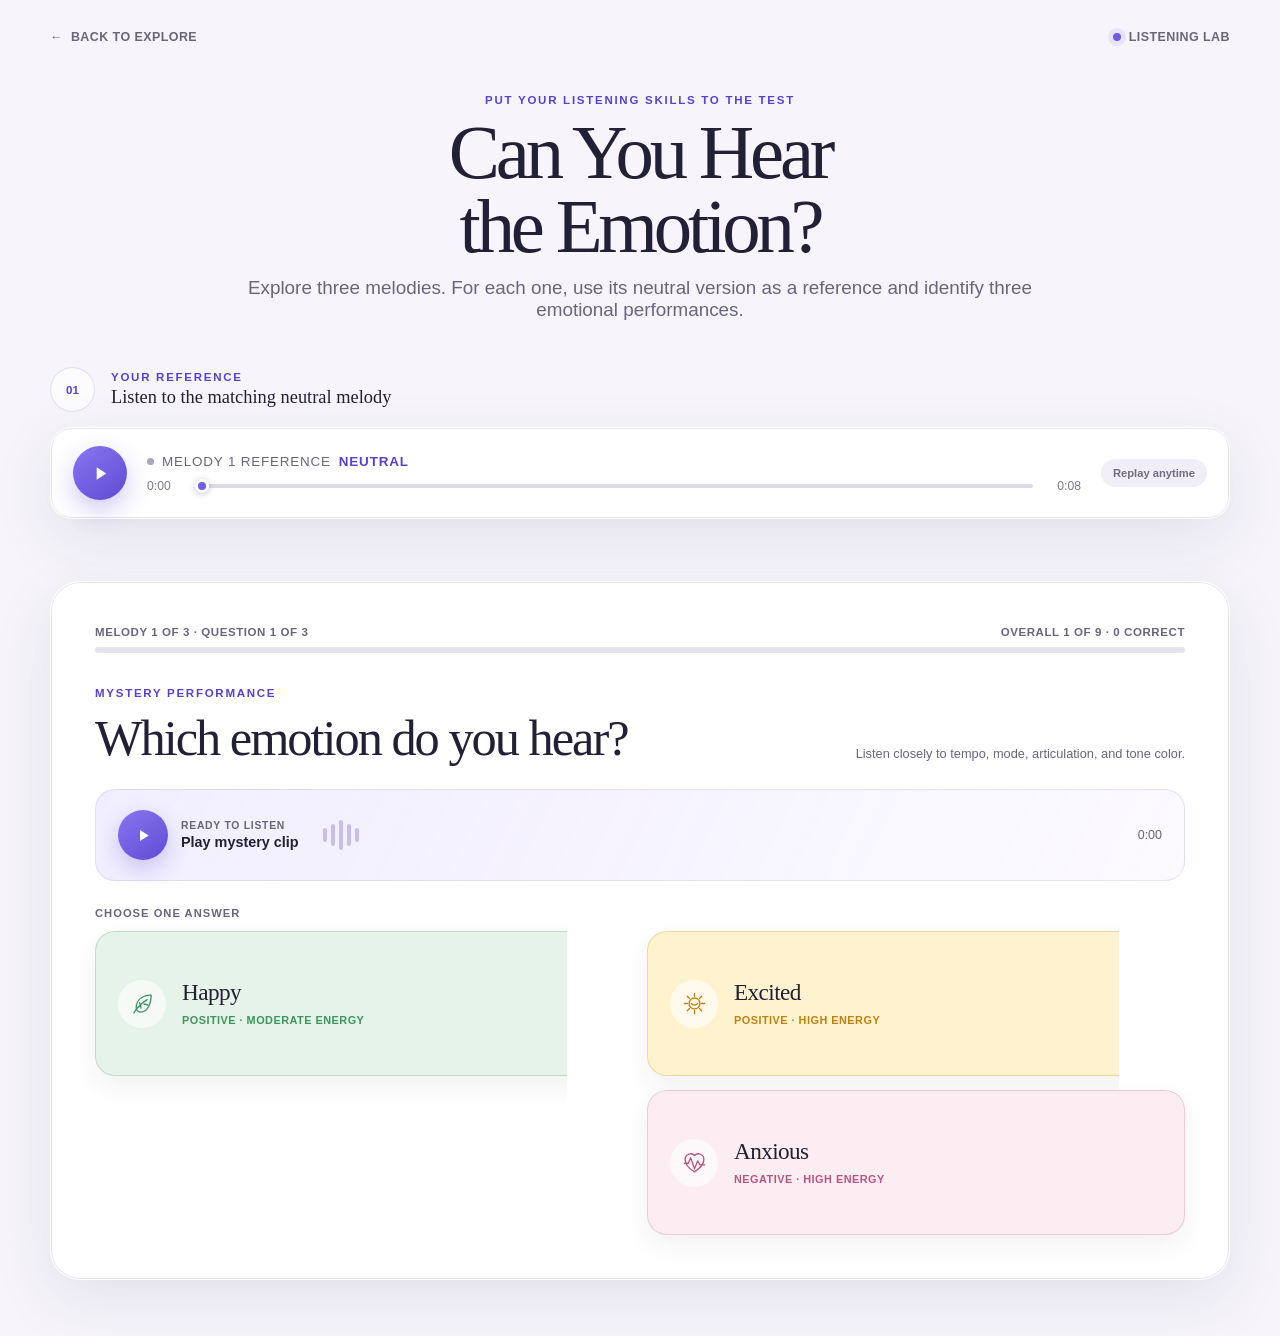
==== quiz.html @ dd3102aa "Upload src code for emotion-web" ====
<!doctype html>
<html lang="en">
  <head>
    <meta charset="UTF-8" />
    <meta name="viewport" content="width=device-width, initial-scale=1.0" />
    <meta name="robots" content="noindex, nofollow" />
    <title>Listening Quiz · How Does Emotion Change Music?</title>
    <link rel="stylesheet" href="./styles.css" />
    <link rel="stylesheet" href="./quiz.css" />
  </head>
  <body>
    <main class="page-shell quiz-page">
      <nav class="quiz-nav">
        <a href="./index.html"><span aria-hidden="true">←</span> Back to explore</a>
        <span class="quiz-nav-mark"><i aria-hidden="true"></i> Listening Lab</span>
      </nav>

      <header class="quiz-hero">
        <p class="eyebrow">Put your listening skills to the test</p>
        <h1>Can You Hear<br class="title-break" /> the Emotion?</h1>
        <p class="subtitle">
          Explore three melodies. For each one, use its neutral version as a reference and identify three emotional performances.
        </p>
      </header>

      <section class="reference-section">
        <div class="reference-label">
          <span class="reference-number" id="referenceNumber">01</span>
          <div>
            <p class="section-kicker">Your reference</p>
            <h2 id="referenceHeading">Listen to the matching neutral melody</h2>
          </div>
        </div>

        <div class="player-panel reference-player" id="referencePlayer" aria-label="Neutral reference player">
          <button class="play-button" id="referencePlay" type="button" aria-label="Play Neutral reference">
            <svg class="play-icon" viewBox="0 0 24 24" aria-hidden="true"><path d="M8 5.6v12.8L18 12 8 5.6Z" /></svg>
            <svg class="pause-icon" viewBox="0 0 24 24" aria-hidden="true"><path d="M7 5h4v14H7zM13 5h4v14h-4z" /></svg>
          </button>
          <div class="player-main">
            <div class="now-playing">
              <span class="status-dot" aria-hidden="true"></span>
              <span id="referenceMelody">Melody 1 reference</span>
              <strong>Neutral</strong>
            </div>
            <div class="timeline-row">
              <span class="time" id="referenceCurrentTime">0:00</span>
              <input class="range timeline" id="referenceTimeline" type="range" min="0" max="1000" value="0" aria-label="Neutral playback position" />
              <span class="time" id="referenceDuration">0:00</span>
            </div>
          </div>
          <div class="reference-badge">Replay anytime</div>
          <audio id="referenceAudio" preload="metadata" src="./data/Audio/m01_Neutral.wav"></audio>
        </div>
      </section>

      <section class="quiz-stage" id="quizStage">
        <div class="quiz-progress-wrap">
          <div class="quiz-progress-copy">
            <span id="questionCounter">Melody 1 of 3 · Question 1 of 3</span>
            <span id="scoreCounter">Overall 1 of 9 · 0 correct</span>
          </div>
          <div class="quiz-progress">
            <span id="quizProgressFill"></span>
          </div>
        </div>

        <div class="question-heading">
          <div>
            <p class="section-kicker">Mystery performance</p>
            <h2>Which emotion do you hear?</h2>
          </div>
          <p>Listen closely to tempo, mode, articulation, and tone color.</p>
        </div>

        <div class="mystery-player" id="mysteryPlayer">
          <button class="mystery-play" id="mysteryPlay" type="button" aria-label="Play mystery performance">
            <span class="mystery-play-icon">
              <svg class="play-icon" viewBox="0 0 24 24" aria-hidden="true"><path d="M8 5.6v12.8L18 12 8 5.6Z" /></svg>
              <svg class="pause-icon" viewBox="0 0 24 24" aria-hidden="true"><path d="M7 5h4v14H7zM13 5h4v14h-4z" /></svg>
            </span>
            <span>
              <small id="mysteryStatus">Ready to listen</small>
              <strong>Play mystery clip</strong>
            </span>
          </button>
          <div class="mystery-wave">
            <span></span><span></span><span></span><span></span><span></span>
          </div>
          <span class="mystery-time" id="mysteryTime">0:00</span>
          <audio id="questionAudio" preload="metadata"></audio>
        </div>

        <div class="answer-prompt">Choose one answer</div>
        <div class="answer-grid" id="answerGrid"></div>

        <div class="feedback-panel" id="feedbackPanel" hidden>
          <div class="feedback-icon" id="feedbackIcon" aria-hidden="true"></div>
          <div class="feedback-copy">
            <p class="feedback-label" id="feedbackLabel"></p>
            <h3 id="feedbackTitle"></h3>
            <p id="feedbackText"></p>
          </div>
          <button class="next-button" id="nextButton" type="button">
            Next question <span aria-hidden="true">→</span>
          </button>
        </div>
      </section>

      <section class="results-panel" id="resultsPanel" hidden>
        <div class="result-orbit"><span id="resultScore">0/9</span></div>
        <p class="section-kicker">Quiz complete</p>
        <h2 id="resultTitle">Great listening!</h2>
        <p id="resultMessage"></p>
        <div class="result-review" id="resultReview"></div>
        <form
          class="results-submit"
          id="resultsForm"
          name="emotion-quiz-results"
          method="POST"
          data-netlify="true"
        >
          <input type="hidden" name="form-name" value="emotion-quiz-results" />
          <input type="hidden" name="q01_stimulus_id" />
          <input type="hidden" name="q01_expected" />
          <input type="hidden" name="q01_selected" />
          <input type="hidden" name="q01_correct" />
          <input type="hidden" name="q02_stimulus_id" />
          <input type="hidden" name="q02_expected" />
          <input type="hidden" name="q02_selected" />
          <input type="hidden" name="q02_correct" />
          <input type="hidden" name="q03_stimulus_id" />
          <input type="hidden" name="q03_expected" />
          <input type="hidden" name="q03_selected" />
          <input type="hidden" name="q03_correct" />
          <input type="hidden" name="q04_stimulus_id" />
          <input type="hidden" name="q04_expected" />
          <input type="hidden" name="q04_selected" />
          <input type="hidden" name="q04_correct" />
          <input type="hidden" name="q05_stimulus_id" />
          <input type="hidden" name="q05_expected" />
          <input type="hidden" name="q05_selected" />
          <input type="hidden" name="q05_correct" />
          <input type="hidden" name="q06_stimulus_id" />
          <input type="hidden" name="q06_expected" />
          <input type="hidden" name="q06_selected" />
          <input type="hidden" name="q06_correct" />
          <input type="hidden" name="q07_stimulus_id" />
          <input type="hidden" name="q07_expected" />
          <input type="hidden" name="q07_selected" />
          <input type="hidden" name="q07_correct" />
          <input type="hidden" name="q08_stimulus_id" />
          <input type="hidden" name="q08_expected" />
          <input type="hidden" name="q08_selected" />
          <input type="hidden" name="q08_correct" />
          <input type="hidden" name="q09_stimulus_id" />
          <input type="hidden" name="q09_expected" />
          <input type="hidden" name="q09_selected" />
          <input type="hidden" name="q09_correct" />
          <input type="hidden" name="question_count" />
          <input type="hidden" name="total_correct" />
          <input type="hidden" name="accuracy" />

          <p class="submit-explanation">
            Your anonymous results can help us understand how effectively musical changes communicate emotion. No personal information is collected.
          </p>
          <button class="submit-results-button" id="submitResultsButton" type="submit">
            Submit results <span aria-hidden="true">→</span>
          </button>
          <p class="submit-status" id="submitStatus"></p>
        </form>
        <div class="result-actions">
          <button class="restart-button" id="restartButton" type="button">Try again <span aria-hidden="true">↻</span></button>
          <a class="review-link" href="./index.html">Review the emotion guide</a>
        </div>
      </section>
    </main>

    <script src="./quiz.js"></script>
  </body>
</html>
---- styles.css ----
:root {
  color-scheme: light;
  --ink: #222035;
  --muted: #69667a;
  --paper: #fbfaf7;
  --violet: #6f5ce7;
  --violet-dark: #5742cf;
  --line: rgba(49, 42, 82, 0.12);
  --shadow: 0 20px 60px rgba(53, 45, 86, 0.1);
}

* {
  box-sizing: border-box;
}

html {
  scroll-behavior: smooth;
}

body {
  margin: 0;
  min-width: 320px;
  min-height: 100vh;
  overflow-x: hidden;
  color: var(--ink);
  background: #f7f5fb;
  font-family: Arial, sans-serif;
}

button,
input {
  font: inherit;
}

button {
  color: inherit;
}

.page-shell {
  width: min(1180px, calc(100% - 40px));
  margin: 0 auto;
  padding: 72px 0 56px;
}

.main-nav {
  display: flex;
  align-items: center;
  justify-content: space-between;
  margin-bottom: 36px;
}

.site-mark,
.top-quiz-link {
  text-decoration: none;
}

.site-mark {
  display: inline-flex;
  gap: 10px;
  align-items: center;
  color: #514d63;
  font-size: 0.76rem;
  font-weight: 800;
  letter-spacing: 0.08em;
  text-transform: uppercase;
}

.site-mark span {
  display: grid;
  width: 30px;
  height: 30px;
  place-items: center;
  border-radius: 50%;
  color: white;
  background: var(--violet);
  font-size: 1rem;
  box-shadow: 0 8px 18px rgba(87, 66, 207, 0.22);
}

.top-quiz-link {
  display: inline-flex;
  gap: 9px;
  align-items: center;
  padding: 11px 17px;
  border-radius: 999px;
  color: white;
  background: var(--violet-dark);
  box-shadow: 0 9px 22px rgba(87, 66, 207, 0.24);
  font-size: 0.78rem;
  font-weight: 800;
  transition: transform 180ms ease, box-shadow 180ms ease;
}

.top-quiz-link span,
.quiz-link span {
  transition: transform 180ms ease;
}

.top-quiz-link:hover {
  transform: translateY(-2px);
  box-shadow: 0 13px 27px rgba(87, 66, 207, 0.3);
}

.top-quiz-link:hover span,
.quiz-link:hover span {
  transform: translateX(4px);
}

.top-quiz-link:focus-visible,
.site-mark:focus-visible {
  outline: 3px solid rgba(111, 92, 231, 0.28);
  outline-offset: 4px;
}

.hero {
  max-width: 870px;
  margin: 0 auto 34px;
  text-align: center;
}

.eyebrow,
.section-kicker {
  margin: 0 0 10px;
  color: var(--violet-dark);
  font-size: 0.72rem;
  font-weight: 800;
  letter-spacing: 0.15em;
  text-transform: uppercase;
}

h1,
h2,
p {
  margin-top: 0;
}

h1,
h2,
.emotion-name {
  font-family: Georgia, "Times New Roman", serif;
}

h1 {
  margin-bottom: 14px;
  font-size: clamp(2.75rem, 6vw, 5.55rem);
  font-weight: 500;
  letter-spacing: -0.055em;
  line-height: 0.96;
}

.subtitle {
  margin-bottom: 0;
  color: var(--muted);
  font-size: clamp(1rem, 2vw, 1.18rem);
}

.player-panel {
  display: grid;
  grid-template-columns: auto minmax(0, 1fr) auto;
  gap: 20px;
  align-items: center;
  margin-bottom: 68px;
  padding: 18px 22px;
  border: 1px solid rgba(255, 255, 255, 0.85);
  border-radius: 22px;
  background: white;
  box-shadow: var(--shadow), inset 0 0 0 1px var(--line);
}

.play-button {
  display: grid;
  width: 54px;
  height: 54px;
  padding: 0;
  place-items: center;
  border: 0;
  border-radius: 50%;
  color: white;
  background: linear-gradient(145deg, #8876f1, #5f4bd3);
  box-shadow: 0 10px 24px rgba(99, 79, 213, 0.3);
  cursor: pointer;
  transition: transform 180ms ease, box-shadow 180ms ease;
}

.play-button:hover {
  transform: translateY(-2px);
  box-shadow: 0 13px 28px rgba(99, 79, 213, 0.36);
}

.play-button:focus-visible,
.emotion-card:focus-visible {
  outline: 3px solid rgba(111, 92, 231, 0.28);
  outline-offset: 4px;
}

.play-button svg {
  width: 23px;
  height: 23px;
  fill: currentColor;
}

.play-button .pause-icon,
.play-button.is-playing .play-icon {
  display: none;
}

.play-button.is-playing .pause-icon {
  display: block;
}

.player-main {
  min-width: 0;
}

.now-playing {
  display: flex;
  gap: 8px;
  align-items: center;
  margin-bottom: 10px;
  color: var(--muted);
  font-size: 0.84rem;
  text-transform: uppercase;
  letter-spacing: 0.06em;
}

.now-playing strong {
  overflow: hidden;
  color: var(--violet-dark);
  text-overflow: ellipsis;
  white-space: nowrap;
}

.status-dot {
  width: 7px;
  height: 7px;
  border-radius: 50%;
  background: #aaa4bd;
  transition: background 180ms ease, box-shadow 180ms ease;
}

.player-panel.is-playing .status-dot {
  background: #725ee2;
  box-shadow: 0 0 0 5px rgba(114, 94, 226, 0.11);
}

.timeline-row {
  display: grid;
  grid-template-columns: 38px minmax(80px, 1fr) 38px;
  gap: 10px;
  align-items: center;
}

.time {
  color: #7b7888;
  font-size: 0.76rem;
  font-variant-numeric: tabular-nums;
}

.time:last-child {
  text-align: right;
}

.range {
  --range-progress: 0%;
  width: 100%;
  height: 4px;
  margin: 0;
  appearance: none;
  border-radius: 999px;
  background: linear-gradient(to right, var(--violet) var(--range-progress), #ddd9e5 var(--range-progress));
  cursor: pointer;
}

.range::-webkit-slider-thumb {
  width: 14px;
  height: 14px;
  appearance: none;
  border: 3px solid white;
  border-radius: 50%;
  background: var(--violet);
  box-shadow: 0 1px 6px rgba(52, 42, 100, 0.3);
}

.volume-control {
  display: flex;
  gap: 10px;
  align-items: center;
  padding-left: 20px;
  border-left: 1px solid var(--line);
}

.volume-control svg {
  width: 21px;
  height: 21px;
  fill: none;
  stroke: #777285;
  stroke-linecap: round;
  stroke-linejoin: round;
  stroke-width: 1.7;
}

.volume {
  --range-progress: 80%;
  width: 78px;
}

.emotion-section {
  margin-bottom: 28px;
}

.section-heading {
  display: flex;
  gap: 30px;
  align-items: flex-end;
  justify-content: space-between;
  margin-bottom: 22px;
}

.section-heading h2,
.about-panel h2 {
  margin-bottom: 0;
  font-size: clamp(1.65rem, 3vw, 2.45rem);
  font-weight: 500;
  letter-spacing: -0.03em;
  line-height: 1.05;
}

.section-hint {
  margin-bottom: 2px;
  color: var(--muted);
  font-size: 0.82rem;
  white-space: nowrap;
}

.section-hint span {
  color: var(--violet);
}

.emotion-grid {
  display: grid;
  grid-template-columns: repeat(2, minmax(0, 1fr));
  gap: 18px;
}

.emotion-card {
  position: relative;
  min-height: 340px;
  padding: 0;
  border: 0;
  border-radius: 24px;
  background: transparent;
  perspective: 1400px;
  cursor: pointer;
  text-align: left;
}

.card-inner {
  position: absolute;
  inset: 0;
  border-radius: inherit;
  transform-style: preserve-3d;
  transition: transform 700ms cubic-bezier(0.2, 0.72, 0.2, 1);
}

.emotion-card.is-flipped .card-inner {
  transform: rotateY(180deg);
}

.card-face {
  position: absolute;
  inset: 0;
  overflow: hidden;
  padding: 28px;
  border: 1px solid var(--card-line);
  border-radius: inherit;
  background: var(--card-bg);
  box-shadow: 0 16px 38px rgba(54, 47, 72, 0.08);
  backface-visibility: hidden;
  -webkit-backface-visibility: hidden;
}

.card-front {
  display: flex;
  flex-direction: column;
}

.card-back {
  display: grid;
  grid-template-columns: minmax(0, 0.9fr) minmax(0, 1.35fr) minmax(130px, 0.8fr);
  gap: 22px;
  align-items: stretch;
  transform: rotateY(180deg);
}

.emotion-card:hover:not(.is-flipped) .card-inner {
  transform: translateY(-4px);
}

.emotion-card:hover .card-face {
  box-shadow: 0 20px 44px rgba(54, 47, 72, 0.13);
}

.card-topline {
  position: relative;
  z-index: 2;
  display: flex;
  align-items: flex-start;
  justify-content: space-between;
}

.emotion-icon {
  display: grid;
  width: 54px;
  height: 54px;
  place-items: center;
  border-radius: 50%;
  color: var(--card-accent);
  background: rgba(255, 255, 255, 0.58);
  box-shadow: inset 0 0 0 1px rgba(255, 255, 255, 0.62);
  font-size: 1.5rem;
}

.emotion-icon svg {
  width: 28px;
  height: 28px;
  fill: none;
  stroke: currentColor;
  stroke-linecap: round;
  stroke-linejoin: round;
  stroke-width: 1.65;
}

.quadrant-label,
.playing-pill {
  padding: 7px 11px;
  border: 1px solid rgba(255, 255, 255, 0.65);
  border-radius: 999px;
  color: var(--card-accent-dark);
  background: rgba(255, 255, 255, 0.48);
  font-size: 0.68rem;
  font-weight: 800;
  letter-spacing: 0.06em;
  text-transform: uppercase;
}

.playing-pill {
  display: inline-flex;
  gap: 6px;
  align-items: center;
  width: fit-content;
  color: white;
  background: var(--card-accent);
}

.playing-pill::before {
  width: 5px;
  height: 5px;
  border-radius: 50%;
  background: currentColor;
  content: "";
}

.front-copy {
  position: relative;
  z-index: 2;
  width: 70%;
  margin-top: 28px;
}

.emotion-name {
  display: block;
  margin-bottom: 6px;
  font-size: clamp(1.75rem, 3vw, 2.35rem);
  font-weight: 500;
  letter-spacing: -0.025em;
}

.emotion-direction {
  display: block;
  margin-bottom: 12px;
  color: var(--card-accent-dark);
  font-size: 0.83rem;
  font-weight: 800;
}

.emotion-summary {
  display: block;
  margin-bottom: 0;
  color: rgba(38, 33, 52, 0.7);
  font-size: 0.91rem;
  line-height: 1.5;
}

.explore-label {
  position: relative;
  z-index: 3;
  display: flex;
  gap: 6px;
  align-items: center;
  width: fit-content;
  margin-top: auto;
  color: var(--card-accent-dark);
  font-size: 0.76rem;
  font-weight: 800;
}

.landscape {
  position: absolute;
  inset: auto 0 0;
  height: 54%;
  opacity: 0.98;
  pointer-events: none;
}

.landscape::before,
.landscape::after {
  position: absolute;
  right: -10%;
  bottom: -24%;
  width: 76%;
  height: 110%;
  border-radius: 48% 52% 0 0;
  background: var(--hill-far);
  transform: rotate(-9deg);
  content: "";
}

.landscape::after {
  right: auto;
  bottom: -46%;
  left: -12%;
  width: 93%;
  height: 124%;
  background: var(--hill-near);
  transform: rotate(8deg);
}

.landscape-line {
  position: absolute;
  right: -6%;
  bottom: 9%;
  width: 64%;
  height: 42%;
  border-radius: 50% 48% 0 0;
  background: var(--hill-line);
  transform: rotate(-5deg);
}

.anxious {
  --card-bg: linear-gradient(145deg, #fff6f8 0%, #fae8ef 100%);
  --card-line: rgba(188, 92, 128, 0.2);
  --card-accent: #bb5d89;
  --card-accent-dark: #904263;
  --hill-far: rgba(222, 151, 177, 0.22);
  --hill-near: rgba(203, 105, 143, 0.27);
  --hill-line: rgba(236, 185, 204, 0.38);
}

.excited {
  --card-bg: linear-gradient(145deg, #fffaf0 0%, #fff1c7 100%);
  --card-line: rgba(195, 143, 40, 0.22);
  --card-accent: #d59a26;
  --card-accent-dark: #9b6b0c;
  --hill-far: rgba(239, 194, 91, 0.23);
  --hill-near: rgba(220, 165, 45, 0.25);
  --hill-line: rgba(255, 218, 133, 0.45);
}

.happy {
  --card-bg: linear-gradient(145deg, #f5fbf7 0%, #ddf0e4 100%);
  --card-line: rgba(65, 143, 96, 0.22);
  --card-accent: #55a878;
  --card-accent-dark: #32764f;
  --hill-far: rgba(116, 190, 145, 0.22);
  --hill-near: rgba(69, 160, 104, 0.27);
  --hill-line: rgba(162, 213, 181, 0.44);
}

.sad {
  --card-bg: linear-gradient(145deg, #f5f8ff 0%, #e2eafb 100%);
  --card-line: rgba(74, 112, 176, 0.2);
  --card-accent: #6588c5;
  --card-accent-dark: #44649d;
  --hill-far: rgba(124, 153, 205, 0.22);
  --hill-near: rgba(78, 116, 180, 0.25);
  --hill-line: rgba(160, 181, 220, 0.43);
}

.back-intro,
.back-explanation,
.music-dna {
  min-width: 0;
}

.back-intro {
  display: flex;
  flex-direction: column;
  justify-content: space-between;
}

.back-intro .emotion-name {
  margin: 14px 0 3px;
  font-size: 1.75rem;
}

.back-title {
  display: flex;
  gap: 8px;
  align-items: center;
  margin: 2px 0 14px;
  font-size: 0.74rem;
  font-weight: 850;
  letter-spacing: 0.08em;
  text-transform: uppercase;
}

.back-title svg {
  width: 18px;
  height: 18px;
  fill: none;
  stroke: var(--card-accent-dark);
  stroke-linecap: round;
  stroke-linejoin: round;
  stroke-width: 1.6;
}

.change-list {
  display: grid;
  gap: 8px;
  margin: 0;
  padding: 0;
  list-style: none;
}

.change-list > span {
  display: flex;
  gap: 8px;
  align-items: flex-start;
  color: rgba(38, 33, 52, 0.75);
  font-size: 0.78rem;
  line-height: 1.35;
}

.change-list > span::before {
  width: 5px;
  height: 5px;
  flex: 0 0 auto;
  margin-top: 5px;
  border-radius: 50%;
  background: var(--card-accent);
  content: "";
}

.back-explanation {
  padding: 0 22px;
  border-right: 1px solid rgba(72, 62, 90, 0.12);
  border-left: 1px solid rgba(72, 62, 90, 0.12);
}

.back-explanation p {
  margin: 0;
  color: rgba(38, 33, 52, 0.73);
  font-size: 0.8rem;
  line-height: 1.48;
}

.music-dna {
  display: flex;
  flex-direction: column;
}

.dna-note {
  margin: -7px 0 12px;
  color: rgba(38, 33, 52, 0.5);
  font-size: 0.65rem;
}

.dna-list {
  display: grid;
  gap: 9px;
}

.dna-row {
  display: grid;
  grid-template-columns: minmax(62px, 1fr) auto;
  gap: 8px;
  align-items: center;
}

.dna-label {
  color: rgba(38, 33, 52, 0.72);
  font-size: 0.68rem;
}

.stars {
  display: flex;
  gap: 2px;
  color: var(--card-accent);
  font-size: 0.73rem;
  letter-spacing: -0.08em;
}

.about-panel {
  display: grid;
  grid-template-columns: auto minmax(0, 1fr) auto;
  gap: 22px;
  align-items: center;
  padding: 26px 28px;
  border: 1px solid rgba(255, 255, 255, 0.82);
  border-radius: 24px;
  background: white;
  box-shadow: inset 0 0 0 1px var(--line);
}

.about-icon {
  display: grid;
  width: 58px;
  height: 58px;
  place-items: center;
  border-radius: 18px;
  color: white;
  background: linear-gradient(145deg, #8a78ef, #604cd2);
}

.about-icon svg {
  width: 30px;
  height: 30px;
  fill: none;
  stroke: currentColor;
  stroke-linecap: round;
  stroke-linejoin: round;
  stroke-width: 1.55;
}

.about-panel h2 {
  margin-bottom: 8px;
  font-size: 1.45rem;
}

.about-panel p:not(.section-kicker) {
  max-width: 720px;
  margin-bottom: 0;
  color: var(--muted);
  font-size: 0.88rem;
  line-height: 1.55;
}

.axis-key {
  display: grid;
  grid-template-columns: repeat(2, auto);
  gap: 9px 16px;
  color: var(--muted);
  font-size: 0.72rem;
}

.axis-key span {
  display: flex;
  gap: 7px;
  align-items: center;
  white-space: nowrap;
}

.axis-dot {
  width: 7px;
  height: 7px;
  border-radius: 50%;
}

.axis-dot.positive { background: #64aa75; }
.axis-dot.negative { background: #bb668b; }
.axis-dot.energy { background: #dda83a; }
.axis-dot.calm { background: #6689c3; }

.quiz-invite {
  position: relative;
  display: grid;
  grid-template-columns: auto minmax(0, 1fr) auto;
  gap: 28px;
  align-items: center;
  overflow: hidden;
  margin-top: 32px;
  padding: 42px;
  border: 1px solid rgba(255, 255, 255, 0.24);
  border-radius: 28px;
  color: white;
  background:
    radial-gradient(circle at 15% 5%, rgba(255, 255, 255, 0.24), transparent 32%),
    linear-gradient(130deg, #392a91 0%, #624bd8 52%, #907ae8 100%);
  box-shadow: 0 26px 65px rgba(65, 48, 159, 0.3);
}

.quiz-invite::after {
  position: absolute;
  right: -65px;
  bottom: -125px;
  width: 290px;
  height: 290px;
  border: 1px solid rgba(255, 255, 255, 0.17);
  border-radius: 50%;
  box-shadow:
    0 0 0 35px rgba(255, 255, 255, 0.05),
    0 0 0 75px rgba(255, 255, 255, 0.035);
  content: "";
}

.quiz-invite-copy {
  position: relative;
  z-index: 1;
  max-width: 590px;
}

.quiz-invite-icon {
  position: relative;
  z-index: 1;
  display: grid;
  width: 78px;
  height: 78px;
  place-items: center;
  border: 1px solid rgba(255, 255, 255, 0.28);
  border-radius: 24px;
  background: rgba(255, 255, 255, 0.14);
  box-shadow: inset 0 1px 0 rgba(255, 255, 255, 0.2);
}

.quiz-invite-icon svg {
  width: 38px;
  height: 38px;
  fill: none;
  stroke: white;
  stroke-width: 1.8;
  stroke-linecap: round;
  stroke-linejoin: round;
}

.quiz-invite .section-kicker {
  color: #ded8ff;
}

.quiz-invite h2 {
  margin: 0 0 8px;
  font-family: Georgia, "Times New Roman", serif;
  font-size: clamp(1.8rem, 3.4vw, 2.7rem);
  font-weight: 500;
  letter-spacing: -0.035em;
}

.quiz-invite p:not(.section-kicker) {
  margin: 0;
  color: rgba(255, 255, 255, 0.76);
  line-height: 1.55;
}

.quiz-meta {
  display: flex;
  flex-wrap: wrap;
  gap: 8px;
  margin-top: 17px;
}

.quiz-meta span {
  padding: 7px 11px;
  border: 1px solid rgba(255, 255, 255, 0.2);
  border-radius: 999px;
  color: rgba(255, 255, 255, 0.9);
  background: rgba(255, 255, 255, 0.1);
  font-size: 0.68rem;
  font-weight: 750;
  letter-spacing: 0.025em;
}

.quiz-link {
  position: relative;
  z-index: 1;
  display: inline-flex;
  gap: 12px;
  align-items: center;
  flex: 0 0 auto;
  padding: 17px 24px;
  border-radius: 999px;
  color: #4e3ab8;
  background: white;
  box-shadow: 0 9px 25px rgba(37, 25, 101, 0.2);
  font-size: 0.9rem;
  font-weight: 800;
  text-decoration: none;
  transition: transform 180ms ease, box-shadow 180ms ease;
}

.quiz-link:hover {
  transform: translateY(-2px);
  box-shadow: 0 13px 29px rgba(37, 25, 101, 0.28);
}

.quiz-link:focus-visible {
  outline: 3px solid rgba(255, 255, 255, 0.45);
  outline-offset: 4px;
}

@media (max-width: 900px) {
  .page-shell {
    padding-top: 54px;
  }

  .player-panel {
    margin-bottom: 54px;
  }

  .volume-control {
    display: none;
  }

  .emotion-card {
    min-height: 390px;
  }

  .card-back {
    grid-template-columns: 1fr 1fr;
    gap: 18px;
  }

  .back-explanation {
    padding: 0 0 0 18px;
    border-right: 0;
  }

  .music-dna {
    grid-column: 1 / -1;
    padding-top: 15px;
    border-top: 1px solid rgba(72, 62, 90, 0.12);
  }

  .dna-list {
    grid-template-columns: repeat(2, 1fr);
  }

  .about-panel {
    grid-template-columns: auto minmax(0, 1fr);
  }

  .axis-key {
    grid-column: 2;
  }

  .quiz-invite {
    grid-template-columns: auto minmax(0, 1fr);
    align-items: start;
  }

  .quiz-link {
    grid-column: 2;
    justify-self: start;
  }
}

@media (max-width: 680px) {
  .page-shell {
    width: min(100% - 24px, 560px);
    padding: 42px 0 32px;
  }

  .main-nav {
    margin-bottom: 30px;
  }

  .title-break {
    display: none;
  }

  h1 {
    font-size: clamp(2.65rem, 14vw, 4.3rem);
  }

  .hero {
    margin-bottom: 25px;
  }

  .player-panel {
    grid-template-columns: auto minmax(0, 1fr);
    gap: 14px;
    margin-bottom: 46px;
    padding: 15px;
    border-radius: 18px;
  }

  .play-button {
    width: 48px;
    height: 48px;
  }

  .now-playing {
    font-size: 0.72rem;
  }

  .timeline-row {
    grid-template-columns: 32px minmax(60px, 1fr) 32px;
    gap: 7px;
  }

  .section-heading {
    display: block;
  }

  .section-hint {
    margin-top: 12px;
  }

  .emotion-grid {
    grid-template-columns: 1fr;
    gap: 14px;
  }

  .emotion-card {
    min-height: 380px;
  }

  /* Resolved Issue: Mobile browsers can render both sides of a 3D card during rotateY,producing mirrored or overlapping text. Use a two-phase flat reveal on small screens while keeping the desktop flip intact. */
  .card-inner,
  .emotion-card.is-flipped .card-inner,
  .emotion-card:hover:not(.is-flipped) .card-inner {
    transform: none;
    transform-style: flat;
    transition: none;
  }

  .card-face {
    -webkit-backface-visibility: visible;
    backface-visibility: visible;
    transition:
      opacity 220ms ease,
      transform 280ms cubic-bezier(0.2, 0.72, 0.2, 1),
      visibility 0s linear 220ms;
  }

  .card-front {
    visibility: visible;
    opacity: 1;
    transform: scaleX(1);
  }

  .card-back {
    visibility: hidden;
    opacity: 0;
    transform: scaleX(0.96);
  }

  .emotion-card.is-flipped .card-front {
    visibility: hidden;
    opacity: 0;
    transform: scaleX(0.96);
  }

  .emotion-card.is-flipped .card-back {
    visibility: visible;
    opacity: 1;
    transform: scaleX(1);
    transition-delay: 100ms, 100ms, 0s;
  }

  .card-face {
    padding: 23px;
  }

  .card-back {
    grid-template-columns: 1fr 1.25fr;
    gap: 14px;
  }

  .back-explanation {
    padding-left: 14px;
  }

  .back-explanation p,
  .change-list > span {
    font-size: 0.72rem;
  }

  .back-intro .emotion-name {
    font-size: 1.42rem;
  }

  .dna-list {
    grid-template-columns: repeat(2, 1fr);
    gap: 7px 20px;
  }

  .about-panel {
    grid-template-columns: auto minmax(0, 1fr);
    gap: 16px;
    padding: 21px;
  }

  .about-icon {
    width: 50px;
    height: 50px;
  }

  .axis-key {
    grid-column: 1 / -1;
  }

  .quiz-invite {
    display: block;
    padding: 31px 25px;
  }

  .quiz-invite-icon {
    width: 62px;
    height: 62px;
    margin-bottom: 21px;
    border-radius: 19px;
  }

  .quiz-invite-icon svg {
    width: 31px;
    height: 31px;
  }

  .quiz-link {
    display: flex;
    width: 100%;
    margin-top: 22px;
  }
}

@media (max-width: 420px) {
  .site-mark {
    font-size: 0;
  }

  .site-mark span {
    font-size: 1rem;
  }
}

@media (max-width: 420px) {
  .emotion-card.is-flipped {
    min-height: 520px;
  }

  .card-back {
    display: block;
    overflow: hidden;
  }

  .back-intro {
    display: block;
  }

  .back-intro .emotion-name {
    display: inline-block;
    margin-right: 8px;
  }

  .change-list {
    grid-template-columns: repeat(2, 1fr);
    margin-bottom: 15px;
  }

  .back-explanation {
    padding: 14px 0;
    border-top: 1px solid rgba(72, 62, 90, 0.12);
    border-bottom: 1px solid rgba(72, 62, 90, 0.12);
    border-left: 0;
  }

  .music-dna {
    padding-top: 14px;
    border-top: 0;
  }
}
---- quiz.css ----
.quiz-page {
  padding-top: 30px;
}

.quiz-nav {
  display: flex;
  align-items: center;
  justify-content: space-between;
  margin-bottom: 50px;
  color: var(--muted);
  font-size: 0.78rem;
  font-weight: 750;
  letter-spacing: 0.035em;
  text-transform: uppercase;
}

.quiz-nav a {
  display: inline-flex;
  gap: 8px;
  align-items: center;
  color: inherit;
  text-decoration: none;
  transition: color 180ms ease;
}

.quiz-nav a:hover {
  color: var(--violet-dark);
}

.quiz-nav-mark {
  display: inline-flex;
  gap: 8px;
  align-items: center;
}

.quiz-nav-mark i {
  width: 8px;
  height: 8px;
  border-radius: 50%;
  background: var(--violet);
  box-shadow: 0 0 0 5px rgba(111, 92, 231, 0.11);
}

.quiz-hero {
  max-width: 850px;
  margin: 0 auto 46px;
  text-align: center;
}

.quiz-hero h1 {
  font-size: clamp(2.7rem, 6vw, 5rem);
}

.reference-section {
  margin-bottom: 62px;
}

.reference-label {
  display: flex;
  gap: 16px;
  align-items: center;
  margin-bottom: 15px;
}

.reference-number {
  display: grid;
  width: 45px;
  height: 45px;
  place-items: center;
  border: 1px solid rgba(111, 92, 231, 0.18);
  border-radius: 50%;
  color: var(--violet-dark);
  background: rgba(255, 255, 255, 0.6);
  font-size: 0.72rem;
  font-weight: 850;
}

.reference-label .section-kicker {
  margin-bottom: 4px;
}

.reference-label h2 {
  margin: 0;
  font-size: 1.15rem;
  font-family: Georgia, "Times New Roman", serif;
  font-weight: 500;
}

.reference-player {
  margin-bottom: 0;
}

.reference-badge {
  padding: 8px 12px;
  border-radius: 999px;
  color: #726d82;
  background: #f1eef7;
  font-size: 0.7rem;
  font-weight: 750;
  white-space: nowrap;
}

.quiz-stage,
.results-panel {
  padding: clamp(24px, 4vw, 44px);
  border: 1px solid rgba(255, 255, 255, 0.86);
  border-radius: 30px;
  background: white;
  box-shadow: var(--shadow), inset 0 0 0 1px var(--line);
}

.quiz-progress-wrap {
  margin-bottom: 34px;
}

.quiz-progress-copy {
  display: flex;
  gap: 14px;
  justify-content: space-between;
  margin-bottom: 9px;
  color: var(--muted);
  font-size: 0.72rem;
  font-weight: 750;
  letter-spacing: 0.05em;
  text-transform: uppercase;
}

.quiz-progress-copy span:last-child {
  text-align: right;
}

.quiz-progress {
  overflow: hidden;
  height: 6px;
  border-radius: 999px;
  background: #e8e4ee;
}

.quiz-progress span {
  display: block;
  width: 0;
  height: 100%;
  border-radius: inherit;
  background: linear-gradient(90deg, #5f49d6, #927fed);
  transition: width 500ms cubic-bezier(0.2, 0.72, 0.2, 1);
}

.question-heading {
  display: flex;
  gap: 30px;
  align-items: end;
  justify-content: space-between;
  margin-bottom: 22px;
}

.question-heading h2,
.results-panel h2 {
  margin: 0;
  font-family: Georgia, "Times New Roman", serif;
  font-size: clamp(1.9rem, 4vw, 3.15rem);
  font-weight: 500;
  letter-spacing: -0.04em;
}

.question-heading > p {
  max-width: 330px;
  margin: 0 0 4px;
  color: var(--muted);
  font-size: 0.8rem;
  line-height: 1.5;
  text-align: right;
}

.mystery-player {
  display: grid;
  grid-template-columns: auto minmax(120px, 1fr) auto;
  gap: 24px;
  align-items: center;
  margin-bottom: 26px;
  padding: 20px 22px;
  border: 1px solid rgba(111, 92, 231, 0.15);
  border-radius: 20px;
  background: linear-gradient(115deg, rgba(239, 235, 255, 0.85), rgba(250, 248, 255, 0.72));
}

.mystery-play {
  display: flex;
  gap: 13px;
  align-items: center;
  padding: 0;
  border: 0;
  background: none;
  cursor: pointer;
  text-align: left;
}

.mystery-play-icon {
  display: grid;
  width: 50px;
  height: 50px;
  flex: 0 0 auto;
  place-items: center;
  border-radius: 50%;
  color: white;
  background: linear-gradient(145deg, #8876f1, #5f4bd3);
  box-shadow: 0 9px 22px rgba(99, 79, 213, 0.27);
}

.mystery-play svg {
  width: 21px;
  height: 21px;
  fill: currentColor;
}

.mystery-play .pause-icon,
.mystery-play.is-playing .play-icon {
  display: none;
}

.mystery-play.is-playing .pause-icon {
  display: block;
}

.mystery-play small,
.mystery-play strong {
  display: block;
}

.mystery-play small {
  margin-bottom: 3px;
  color: var(--muted);
  font-size: 0.65rem;
  font-weight: 750;
  letter-spacing: 0.07em;
  text-transform: uppercase;
}

.mystery-play strong {
  font-size: 0.9rem;
}

.mystery-wave {
  display: flex;
  gap: 4px;
  align-items: center;
  height: 34px;
  overflow: hidden;
}

.mystery-wave span {
  width: 4px;
  height: 22px;
  border-radius: 999px;
  background: #c7bee9;
}

.mystery-wave span:first-child,
.mystery-wave span:last-child {
  height: 14px;
}

.mystery-wave span:nth-child(3) {
  height: 30px;
}

.mystery-player.is-playing .mystery-wave span {
  background: var(--violet);
  animation: wave-pulse 700ms ease-in-out infinite alternate;
}

.mystery-player.is-playing .mystery-wave span:nth-child(2),
.mystery-player.is-playing .mystery-wave span:nth-child(4) {
  animation-delay: 200ms;
}

@keyframes wave-pulse {
  from { transform: scaleY(0.45); }
  to { transform: scaleY(1); }
}

.mystery-time {
  color: var(--muted);
  font-size: 0.78rem;
  font-variant-numeric: tabular-nums;
}

.answer-prompt {
  margin-bottom: 12px;
  color: var(--muted);
  font-size: 0.7rem;
  font-weight: 800;
  letter-spacing: 0.09em;
  text-transform: uppercase;
}

.answer-grid {
  display: grid;
  grid-template-columns: repeat(2, minmax(0, 1fr));
  gap: 14px;
}

.answer-card {
  --answer-bg: #f7f5fa;
  --answer-accent: #6f5ce7;
  --answer-line: rgba(111, 92, 231, 0.18);
  position: relative;
  min-height: 145px;
  padding: 0;
  border: 0;
  border-radius: 20px;
  background: transparent;
  perspective: 900px;
  cursor: pointer;
  text-align: left;
}

.answer-card.anxious { --answer-bg: #fbedf2; --answer-accent: #b75682; --answer-line: rgba(183, 86, 130, 0.22); }
.answer-card.excited { --answer-bg: #fff3cf; --answer-accent: #bd8111; --answer-line: rgba(189, 129, 17, 0.23); }
.answer-card.happy { --answer-bg: #e5f3e9; --answer-accent: #3e9461; --answer-line: rgba(62, 148, 97, 0.22); }
.answer-card.sad { --answer-bg: #e8eefb; --answer-accent: #5678b3; --answer-line: rgba(86, 120, 179, 0.22); }

.answer-inner {
  position: absolute;
  inset: 0;
  border-radius: inherit;
  transform-style: preserve-3d;
  transition: transform 600ms cubic-bezier(0.2, 0.72, 0.2, 1);
}

.answer-card.is-flipped .answer-inner {
  transform: rotateX(180deg);
}

.answer-face {
  position: absolute;
  inset: 0;
  display: flex;
  align-items: center;
  overflow: hidden;
  padding: 22px;
  border: 1px solid var(--answer-line);
  border-radius: inherit;
  background: var(--answer-bg);
  box-shadow: 0 10px 26px rgba(52, 44, 72, 0.065);
  backface-visibility: hidden;
  -webkit-backface-visibility: hidden;
}

.answer-front {
  gap: 16px;
}

.answer-card:not(.is-locked):hover .answer-front {
  border-color: var(--answer-accent);
  box-shadow: 0 14px 30px rgba(52, 44, 72, 0.11);
  transform: translateY(-2px);
}

.answer-icon {
  display: grid;
  width: 48px;
  height: 48px;
  flex: 0 0 auto;
  place-items: center;
  border-radius: 50%;
  color: var(--answer-accent);
  background: rgba(255, 255, 255, 0.62);
}

.answer-icon svg {
  width: 25px;
  height: 25px;
  fill: none;
  stroke: currentColor;
  stroke-linecap: round;
  stroke-linejoin: round;
  stroke-width: 1.7;
}

.answer-name {
  display: block;
  margin-bottom: 4px;
  font-family: Georgia, "Times New Roman", serif;
  font-size: 1.45rem;
  letter-spacing: -0.025em;
}

.answer-axis {
  color: var(--answer-accent);
  font-size: 0.68rem;
  font-weight: 800;
  letter-spacing: 0.045em;
  text-transform: uppercase;
}

.answer-back {
  gap: 14px;
  color: white;
  background: var(--feedback-color, #5f4bd3);
  transform: rotateX(180deg);
}

.answer-result-icon {
  display: grid;
  width: 48px;
  height: 48px;
  flex: 0 0 auto;
  place-items: center;
  border: 2px solid rgba(255, 255, 255, 0.65);
  border-radius: 50%;
  font-size: 1.5rem;
  font-weight: 500;
}

.answer-result-copy small,
.answer-result-copy strong {
  display: block;
}

.answer-result-copy small {
  margin-bottom: 3px;
  color: rgba(255, 255, 255, 0.75);
  font-size: 0.66rem;
  font-weight: 800;
  letter-spacing: 0.09em;
  text-transform: uppercase;
}

.answer-result-copy strong {
  font-family: Georgia, "Times New Roman", serif;
  font-size: 1.55rem;
  font-weight: 500;
}

.answer-card.is-correct { --feedback-color: #3b9661; }
.answer-card.is-wrong { --feedback-color: #b8526d; }

.answer-card.is-answer:not(.is-flipped) .answer-front {
  border: 2px solid #45a66c;
  box-shadow: 0 0 0 4px rgba(69, 166, 108, 0.11);
}

.answer-card.is-answer:not(.is-flipped)::after {
  position: absolute;
  z-index: 4;
  top: 10px;
  right: 10px;
  padding: 5px 8px;
  border-radius: 999px;
  color: white;
  background: #3b9661;
  font-size: 0.58rem;
  font-weight: 850;
  letter-spacing: 0.06em;
  text-transform: uppercase;
  content: "Correct answer";
}

.answer-card.is-locked:not(.is-flipped):not(.is-answer) {
  opacity: 0.52;
}

.feedback-panel {
  display: grid;
  grid-template-columns: auto minmax(0, 1fr) auto;
  gap: 18px;
  align-items: center;
  margin-top: 20px;
  padding: 18px 20px;
  border: 1px solid rgba(63, 150, 97, 0.16);
  border-radius: 18px;
  background: #f2f8f4;
}

.feedback-panel.wrong {
  border-color: rgba(184, 82, 109, 0.16);
  background: #fbf2f4;
}

.feedback-icon {
  display: grid;
  width: 42px;
  height: 42px;
  place-items: center;
  border-radius: 50%;
  color: white;
  background: #3f9661;
  font-size: 1.3rem;
}

.feedback-panel.wrong .feedback-icon {
  background: #b8526d;
}

.feedback-label {
  margin: 0 0 2px;
  color: #3f7f58;
  font-size: 0.62rem;
  font-weight: 850;
  letter-spacing: 0.09em;
  text-transform: uppercase;
}

.feedback-panel.wrong .feedback-label {
  color: #a3435d;
}

.feedback-copy h3 {
  margin: 0 0 3px;
  font-family: Georgia, "Times New Roman", serif;
  font-size: 1.15rem;
  font-weight: 500;
}

.feedback-copy > p:last-child {
  margin: 0;
  color: var(--muted);
  font-size: 0.78rem;
  line-height: 1.45;
}

.next-button,
.restart-button {
  display: inline-flex;
  gap: 10px;
  align-items: center;
  justify-content: center;
  padding: 12px 16px;
  border: 0;
  border-radius: 999px;
  color: white;
  background: var(--violet-dark);
  font-size: 0.78rem;
  font-weight: 800;
  cursor: pointer;
}

.results-panel {
  max-width: 880px;
  margin: 0 auto;
  text-align: center;
}

.result-orbit {
  display: grid;
  width: 120px;
  height: 120px;
  margin: 0 auto 24px;
  place-items: center;
  border: 1px solid rgba(111, 92, 231, 0.22);
  border-radius: 50%;
  background: radial-gradient(circle, white 48%, #ebe6ff 49%, #f7f4ff 70%);
  box-shadow: 0 13px 35px rgba(85, 65, 182, 0.15);
}

.result-orbit span {
  color: var(--violet-dark);
  font-family: Georgia, "Times New Roman", serif;
  font-size: 2rem;
}

.results-panel > p:not(.section-kicker) {
  max-width: 530px;
  margin: 12px auto 24px;
  color: var(--muted);
  line-height: 1.55;
}

.result-review {
  display: grid;
  grid-template-columns: repeat(3, 1fr);
  gap: 10px;
  margin: 26px 0;
}

.result-item {
  padding: 14px 8px;
  border-radius: 14px;
  background: #f5f3f8;
}

.result-item.correct { background: #e9f5ed; color: #347b50; }
.result-item.wrong { background: #faeaee; color: #a3425c; }

.result-item span,
.result-item strong {
  display: block;
}

.result-item span {
  margin-bottom: 5px;
  font-size: 1rem;
}

.result-item strong {
  font-size: 0.7rem;
}

.results-submit {
  max-width: 620px;
  margin: 26px auto;
  padding: 22px;
  border: 1px solid rgba(111, 92, 231, 0.15);
  border-radius: 18px;
  background: rgba(245, 242, 255, 0.7);
}

.results-panel .submit-explanation {
  max-width: 540px;
  margin: 0 auto 16px;
  color: var(--muted);
  font-size: 0.78rem;
  line-height: 1.55;
}

.submit-results-button {
  display: inline-flex;
  gap: 10px;
  align-items: center;
  justify-content: center;
  min-width: 170px;
  padding: 13px 20px;
  border: 0;
  border-radius: 999px;
  color: white;
  background: var(--violet-dark);
  font-size: 0.78rem;
  font-weight: 800;
  cursor: pointer;
  transition: opacity 180ms ease, transform 180ms ease, background 180ms ease;
}

.submit-results-button:not(:disabled):hover {
  transform: translateY(-1px);
}

.submit-results-button:disabled {
  cursor: default;
  opacity: 0.72;
}

.submit-results-button.is-submitted {
  background: #3b9661;
  opacity: 1;
}

.submit-status {
  min-height: 1.2em;
  margin: 10px 0 0;
  font-size: 0.72rem;
  font-weight: 700;
}

.submit-status.success {
  color: #347b50;
}

.submit-status.error {
  color: #a3425c;
}

.result-actions {
  display: flex;
  gap: 12px;
  align-items: center;
  justify-content: center;
}

.review-link {
  padding: 11px 15px;
  color: var(--violet-dark);
  font-size: 0.78rem;
  font-weight: 800;
  text-decoration: none;
}

[hidden] {
  display: none !important;
}

@media (max-width: 760px) {
  .quiz-nav {
    margin-bottom: 38px;
  }

  .reference-badge {
    display: none;
  }

  .question-heading {
    display: block;
  }

  .question-heading > p {
    margin-top: 10px;
    text-align: left;
  }

  .mystery-player {
    grid-template-columns: auto 1fr;
  }

  .mystery-wave {
    grid-column: 1 / -1;
    grid-row: 2;
  }

  .mystery-time {
    position: absolute;
    right: 24px;
  }

  .feedback-panel {
    grid-template-columns: auto 1fr;
  }

  .next-button {
    grid-column: 1 / -1;
    width: 100%;
  }
}

@media (max-width: 560px) {
  .quiz-page {
    padding-top: 22px;
  }

  .quiz-progress-copy {
    align-items: flex-start;
    font-size: 0.62rem;
    letter-spacing: 0.035em;
  }

  .quiz-nav-mark {
    display: none;
  }

  .quiz-hero {
    margin-bottom: 35px;
  }

  .reference-section {
    margin-bottom: 42px;
  }

  .reference-player {
    grid-template-columns: auto minmax(0, 1fr);
  }

  .quiz-stage,
  .results-panel {
    padding: 21px 16px;
    border-radius: 22px;
  }

  .mystery-player {
    padding: 16px;
  }

  .answer-grid {
    grid-template-columns: 1fr;
    gap: 10px;
  }

  .answer-card {
    min-height: 105px;
  }

  .answer-face {
    padding: 16px;
  }

  .answer-icon,
  .answer-result-icon {
    width: 42px;
    height: 42px;
  }

  .answer-name {
    font-size: 1.25rem;
  }

  .feedback-icon {
    display: none;
  }

  .feedback-panel {
    grid-template-columns: 1fr;
  }

  .result-review {
    grid-template-columns: repeat(2, 1fr);
  }

  .result-actions {
    display: grid;
  }

  .results-submit {
    padding: 18px 15px;
  }

  .submit-results-button {
    width: 100%;
  }
}
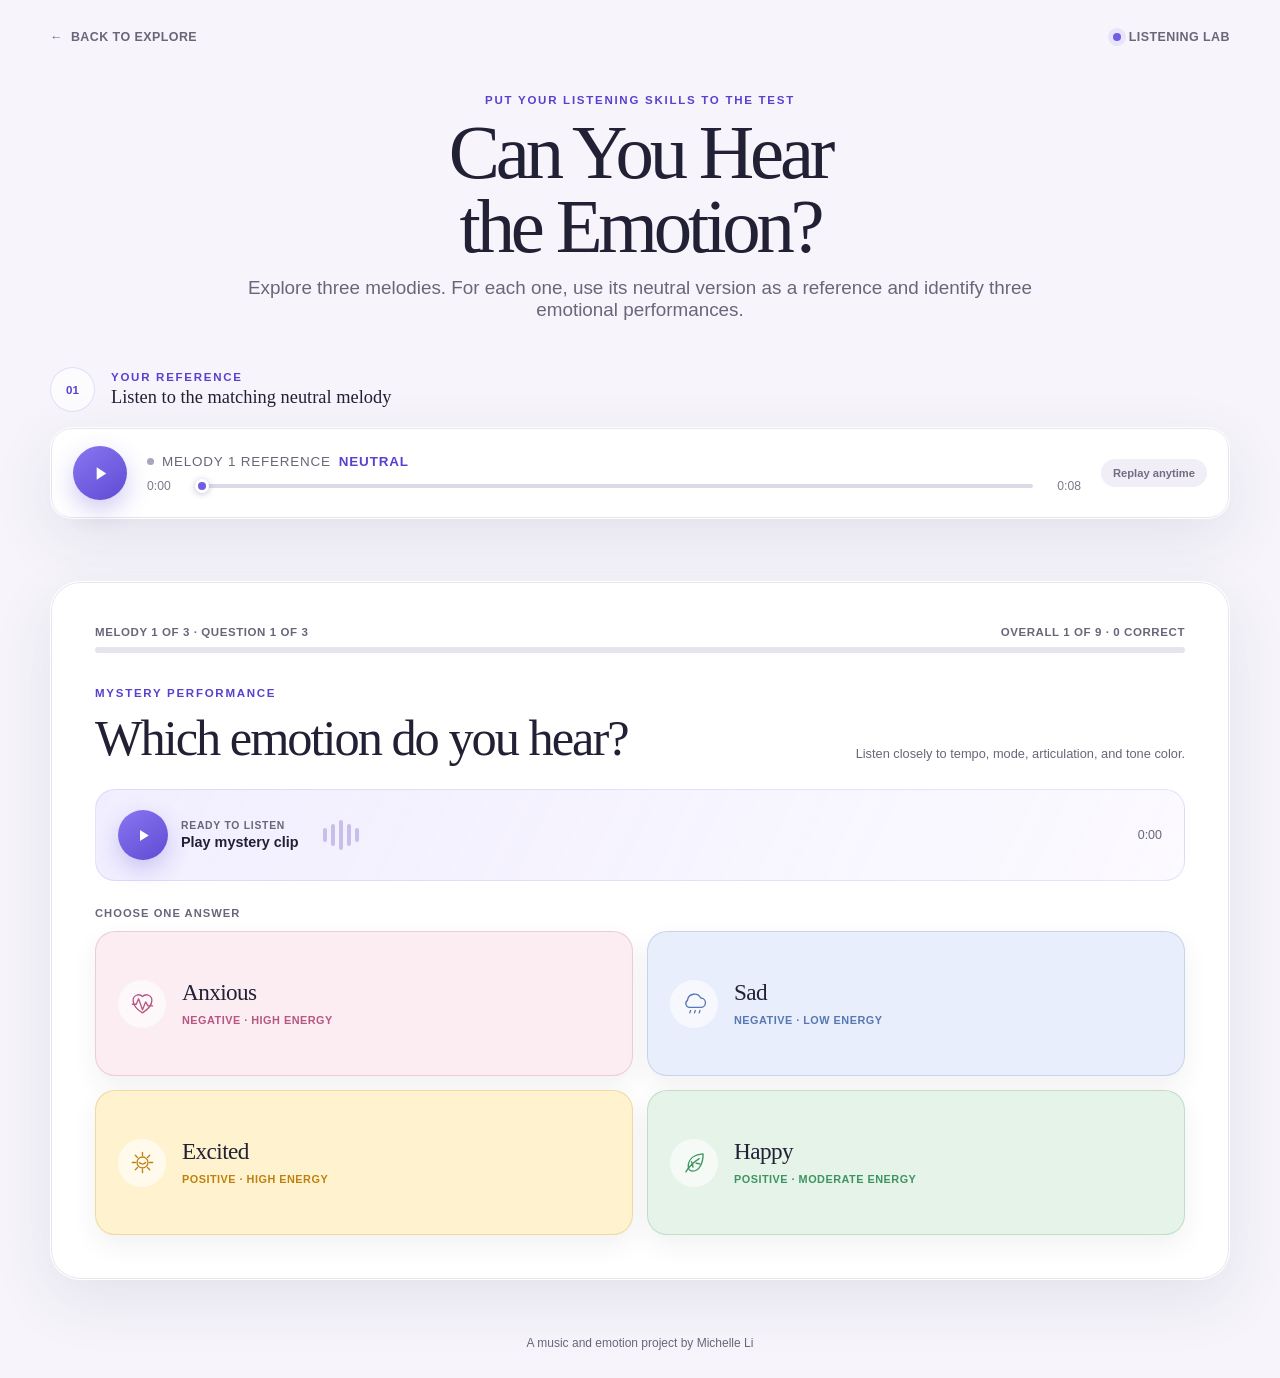
==== commit 3cd660b8: "Updated README and added Author info" ====
--- a/quiz.html
+++ b/quiz.html
@@ -176,6 +176,8 @@
       </section>
     </main>
 
+    <footer class="site-footer">A music and emotion project by Michelle Li</footer>
+
     <script src="./quiz.js"></script>
   </body>
 </html>
--- a/styles.css
+++ b/styles.css
@@ -40,6 +40,13 @@
   width: min(1180px, calc(100% - 40px));
   margin: 0 auto;
   padding: 72px 0 56px;
+}
+
+.site-footer {
+  padding: 0 20px 28px;
+  color: var(--muted);
+  font-size: 0.75rem;
+  text-align: center;
 }
 
 .main-nav {
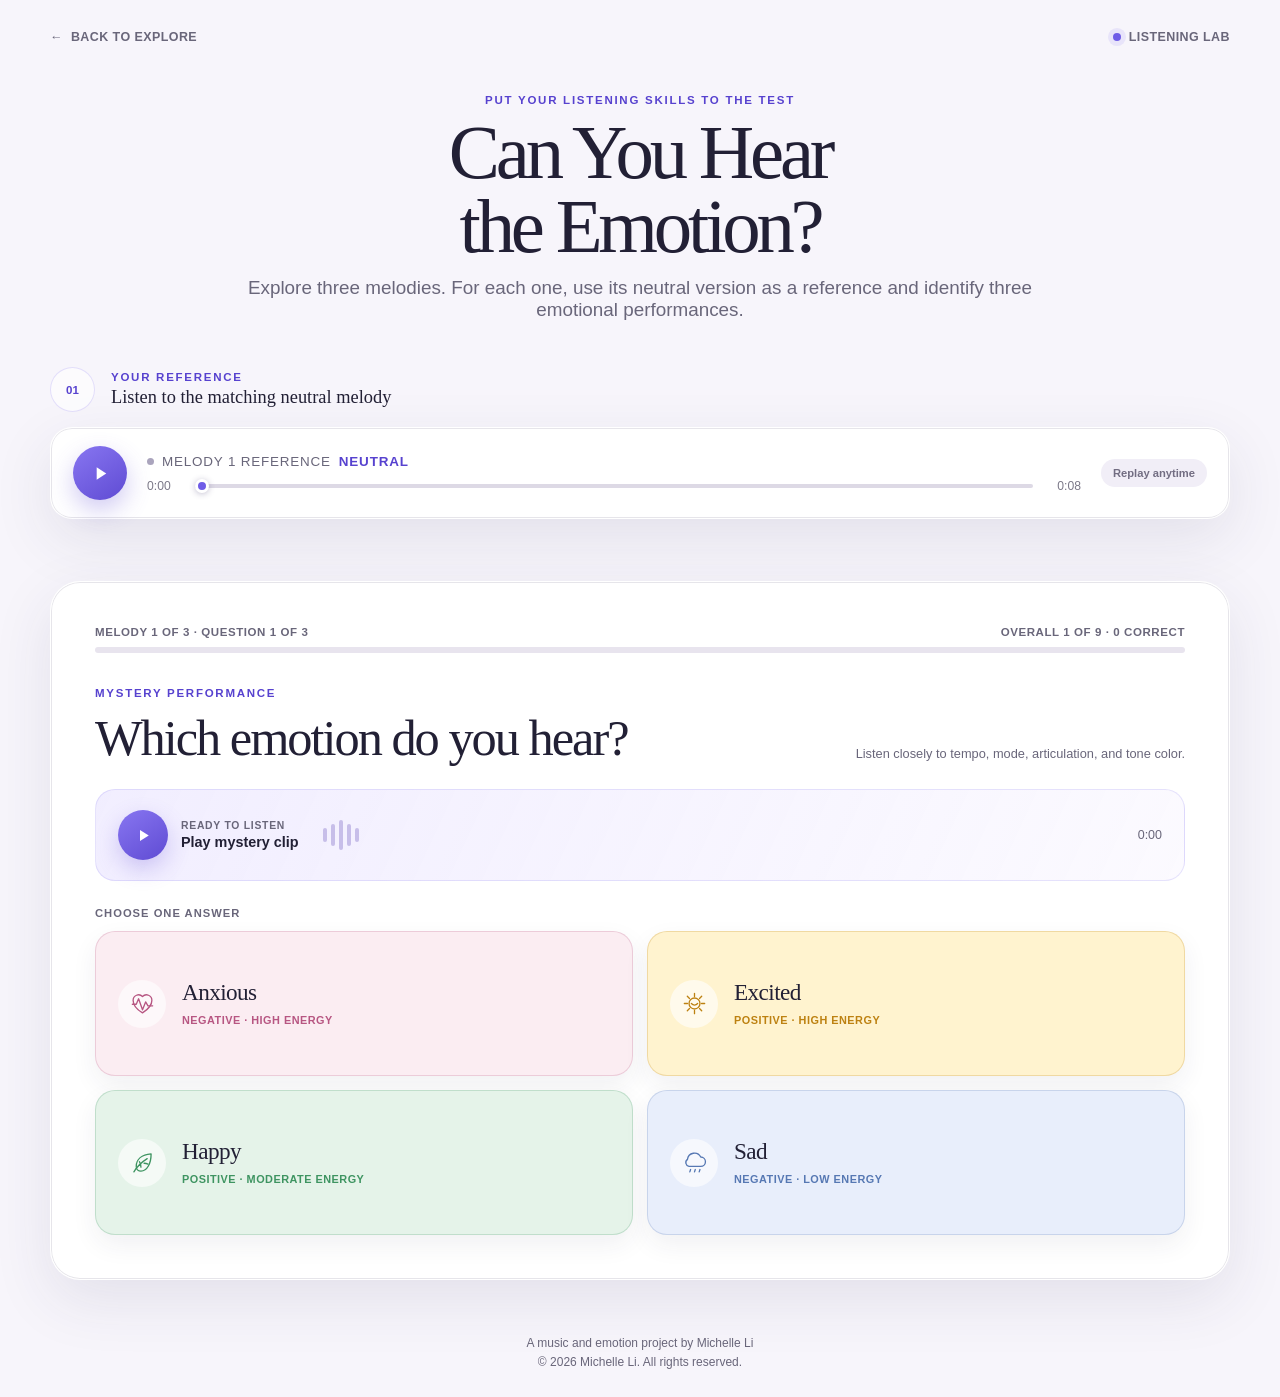
==== commit 279f8857: "Updated copy right info" ====
--- a/quiz.html
+++ b/quiz.html
@@ -176,7 +176,10 @@
       </section>
     </main>
 
-    <footer class="site-footer">A music and emotion project by Michelle Li</footer>
+    <footer class="site-footer">
+      <span>A music and emotion project by Michelle Li</span>
+      <span>© 2026 Michelle Li. All rights reserved.</span>
+    </footer>
 
     <script src="./quiz.js"></script>
   </body>
--- a/styles.css
+++ b/styles.css
@@ -43,6 +43,8 @@
 }
 
 .site-footer {
+  display: grid;
+  gap: 5px;
   padding: 0 20px 28px;
   color: var(--muted);
   font-size: 0.75rem;
